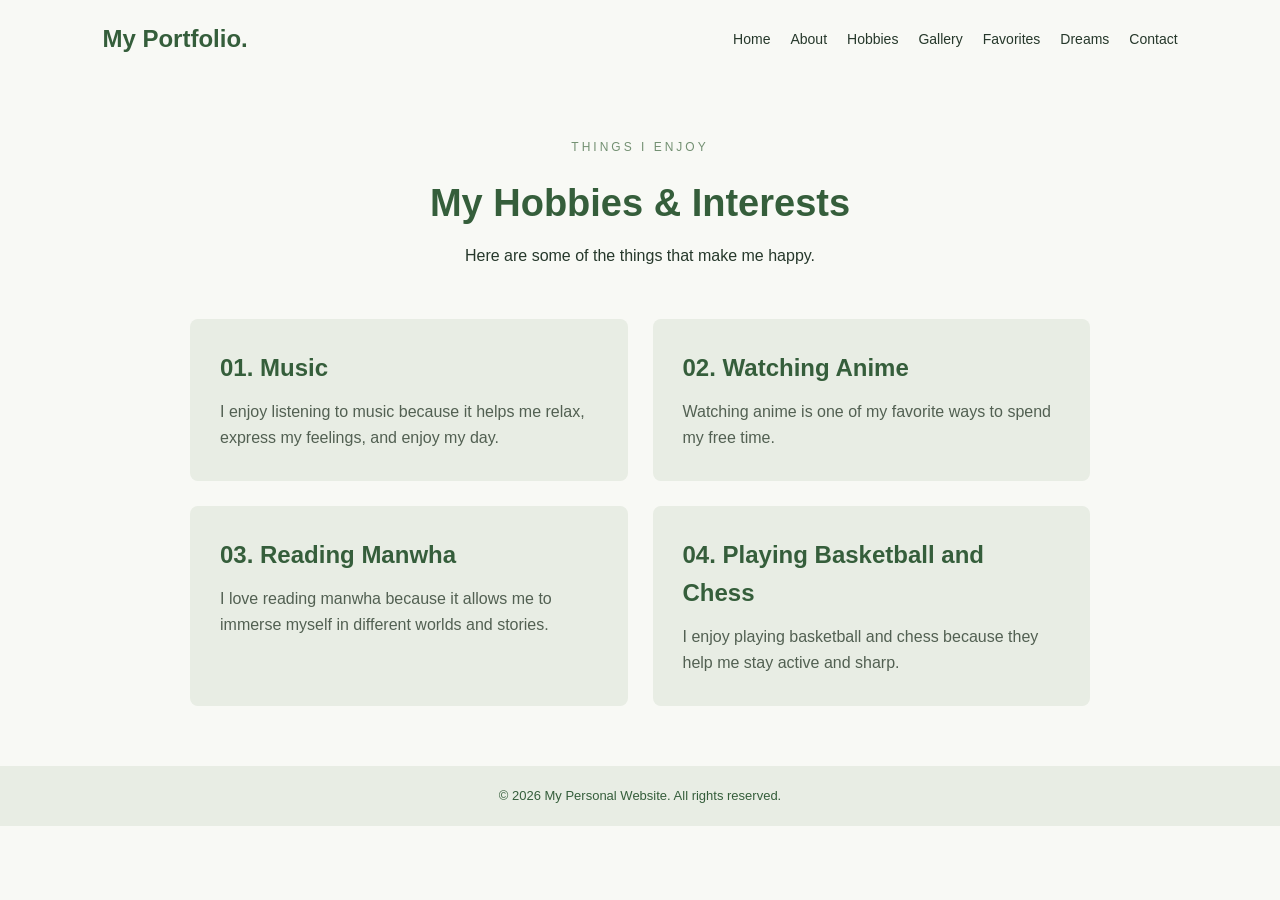
==== hobbies.html @ dd7961de "Add files via upload" ====
<!DOCTYPE html>
<html lang="en">
<head>
    <meta charset="UTF-8">
    <meta name="viewport" content="width=device-width, initial-scale=1.0">
    <title>My Hobbies | My Personal Website</title>
    <link rel="stylesheet" href="style.css">
</head>

<body>

    <!-- Navigation -->
    <header>
        <nav class="navbar">
            <h2 class="logo">My Portfolio.</h2>

            <ul class="nav-links">
                <li><a href="index.html">Home</a></li>
                <li><a href="about.html">About</a></li>
                <li><a href="hobbies.html">Hobbies</a></li>
                <li><a href="gallery.html">Gallery</a></li>
                <li><a href="favorites.html">Favorites</a></li>
                <li><a href="dreams.html">Dreams</a></li>
                <li><a href="contact.html">Contact</a></li>
            </ul>
        </nav>
    </header>

    <!-- Hobbies Content -->
    <main class="page-container">

        <section class="page-heading">
            <p class="welcome">THINGS I ENJOY</p>
            <h1>My Hobbies & Interests</h1>
            <p>Here are some of the things that make me happy.</p>
        </section>

        <section class="hobby-grid">

            <div class="hobby-card">
                <h2>01. Music</h2>
                <p>
                    I enjoy listening to music because it helps
                    me relax, express my feelings, and enjoy my day.
                </p>
            </div>

            <div class="hobby-card">
                <h2>02. Watching Anime</h2>
                <p>
                    Watching anime is one of my
                    favorite ways to spend my free time.
                </p>
            </div>

            <div class="hobby-card">
                <h2>03. Reading Manwha</h2>
                <p>
                    I love reading manwha because it allows me to
                    immerse myself in different worlds and stories.
                </p>
            </div>

            <div class="hobby-card">
                <h2>04. Playing Basketball and Chess</h2>
                <p>
                    I enjoy playing basketball and chess because they help me stay active and sharp.
                </p>
            </div>

        </section>

    </main>

    <!-- Footer -->
    <footer>
        <p>&copy; 2026 My Personal Website. All rights reserved.</p>
    </footer>

</body>
</html>
---- style.css ----
/* =========================================
   1. GENERAL WEBSITE SETTINGS
   These styles apply to all seven pages.
========================================= */

/* Removes default spacing and makes sizing easier */
* {
    margin: 0;
    padding: 0;
    box-sizing: border-box;
}

/* Sets the default font, background, and text color */
body {
    font-family: Arial, sans-serif;
    background-color: #F8F9F5;
    color: #26382B;
    line-height: 1.6;
}

/* Makes images fit inside their containers */
img {
    max-width: 100%;
}


/* =========================================
   2. HEADER AND NAVIGATION BAR
   Styles the website name and menu links.
========================================= */

/* Adds space around the navigation area */
header {
    background-color: #F8F9F5;
    padding: 20px 8%;
}

/* Arranges the logo and menu horizontally */
.navbar {
    display: flex;
    justify-content: space-between;
    align-items: center;
    flex-wrap: wrap;
    gap: 15px;
}

/* Styles the website logo */
.logo {
    color: #355E3B;
    font-size: 24px;
}

/* Arranges navigation links in a row */
.nav-links {
    display: flex;
    list-style: none;
    gap: 20px;
    flex-wrap: wrap;
}

/* Styles the navigation links */
.nav-links a {
    text-decoration: none;
    color: #26382B;
    font-size: 14px;
    transition: 0.3s;
}

/* Changes the link color when hovered */
.nav-links a:hover {
    color: #739072;
}


/* =========================================
   3. FOOTER
   Styles the bottom part of every page.
========================================= */

footer {
    text-align: center;
    padding: 20px;
    background-color: #E8EDE4;
    color: #355E3B;
    font-size: 13px;
}


/* =========================================
   4. HOME PAGE - WELCOME SECTION
   Styles the introduction on the homepage.
========================================= */

/* Arranges the welcome text and photo collage */
.home-hero {
    min-height: 75vh;
    display: grid;
    grid-template-columns: 1fr 1fr;
    align-items: center;
    gap: 50px;
    padding: 60px 10%;
}

/* Controls the width of the introduction */
.hero-intro {
    max-width: 550px;
}

/* Small decorative text above the main heading */
.welcome {
    color: #739072;
    letter-spacing: 3px;
    font-size: 12px;
    margin-bottom: 15px;
}

/* Main welcome heading */
.hero-intro h1 {
    color: #26382B;
    font-size: 45px;
    line-height: 1.2;
    margin-bottom: 20px;
}

/* Highlights selected words in sage green */
.hero-intro h1 span {
    color: #527B56;
}

/* Introduction paragraph */
.hero-intro p {
    margin-bottom: 25px;
    color: #526052;
}

/* HOME PAGE BUTTON */
.button {
    display: inline-block;
    padding: 14px 32px;
    background-color: #527B56;
    color: white;
    text-decoration: none;
    border-radius: 30px;
    border: 1px solid #527B56;
    font-size: 15px;
    font-weight: 600;
    transition: 0.3s ease;
}

.button:hover {
    background-color: #E8EDE4;
    color: #355E3B;
    transform: translateY(-3px);
}

/* =========================================
   6. HOME PAGE - PHOTO COLLAGE
   Arranges the three photos in a decorative layout.
========================================= */

/* Creates the area where the photos are placed */
.photo-collage {
    position: relative;
    height: 420px;
    width: 100%;
    max-width: 450px;
    margin: auto;
}

/* Shared design for all three photos */
.collage-photo {
    position: absolute;
    object-fit: cover;
    border: 8px solid white;
    border-radius: 8px;
    box-shadow: 0 5px 20px rgba(38, 56, 43, 0.12);
}

/* First photo */
.photo-one {
    width: 220px;
    height: 280px;
    top: 20px;
    left: 20px;
    transform: rotate(-5deg);
    z-index: 2;
}

/* Second photo */
.photo-two {
    width: 180px;
    height: 210px;
    top: 0;
    right: 0;
    transform: rotate(6deg);
    z-index: 1;
}

/* Third photo */
.photo-three {
    width: 190px;
    height: 180px;
    bottom: 5px;
    right: 15px;
    transform: rotate(-4deg);
    z-index: 3;
}

/* Decorative message beside the collage */
.collage-note {
    position: absolute;
    bottom: 15px;
    left: 10px;
    color: #527B56;
    font-size: 14px;
    font-style: italic;
    z-index: 4;
}


/* =========================================
   7. HOME PAGE - EXPLORE SECTION
   Styles the shortcuts to other website pages.
========================================= */

/* Adds spacing around the Explore section */
.home-section {
    padding: 70px 10%;
}

/* Centers the section heading */
.section-heading {
    text-align: center;
    margin-bottom: 40px;
}

/* Styles the Explore heading */
.section-heading h2 {
    color: #355E3B;
    font-size: 30px;
    margin-bottom: 10px;
}

/* Styles the description below the heading */
.section-heading p {
    color: #526052;
}

/* Arranges the shortcut cards in three columns */
.quick-links {
    display: grid;
    grid-template-columns: repeat(3, 1fr);
    gap: 20px;
}

/* Styles each shortcut card */
.quick-card {
    display: block;
    background-color: #E8EDE4;
    padding: 30px;
    border-radius: 8px;
    text-decoration: none;
    transition: 0.3s;
}

/* Card heading */
.quick-card h3 {
    color: #355E3B;
    margin-bottom: 10px;
}

/* Card description */
.quick-card p {
    color: #526052;
    font-size: 14px;
}

/* Adds a hover effect to the cards */
.quick-card:hover {
    background-color: #DFE8DA;
    transform: translateY(-5px);
}


/* =========================================
   8. RESPONSIVE HOME PAGE
   Adjusts the homepage for smaller screens.
========================================= */

@media (max-width: 768px) {

    /* Places the welcome text above the photos */
    .home-hero {
        grid-template-columns: 1fr;
        text-align: center;
        gap: 30px;
        padding: 40px 7%;
    }

    /* Makes the heading smaller on phones */
    .hero-intro h1 {
        font-size: 34px;
    }

    /* Adjusts the collage size */
    .photo-collage {
        max-width: 350px;
        height: 380px;
    }

    /* Makes the Explore cards appear in one column */
    .quick-links {
        grid-template-columns: 1fr;
    }

    /* Reduces section spacing */
    .home-section {
        padding: 45px 7%;
    }
}


/* =========================================
   9. ABOUT PAGE
   Styles the profile picture and introduction.
========================================= */

/* Adds space around the About page content */
.page-container {
    padding: 60px 10%;
    min-height: 75vh;
}

/* Centers the page title */
.page-heading {
    text-align: center;
    margin-bottom: 50px;
}

.page-heading h1 {
    color: #355E3B;
    font-size: 38px;
    margin-bottom: 10px;
}

/* Places the picture and text beside each other */
.about-content {
    display: flex;
    align-items: center;
    justify-content: center;
    gap: 50px;
}

/* Sets the profile picture size */
.about-image img {
    width: 280px;
    height: 350px;
    object-fit: cover;
    border-radius: 8px;
}

/* Controls the width of the introduction */
.about-text {
    max-width: 550px;
}

/* Styles the About page headings */
.about-text h2,
.about-text h3 {
    color: #355E3B;
    margin-bottom: 10px;
}

/* Adds spacing between paragraphs */
.about-text p {
    margin-bottom: 15px;
}

/* Adds space before the fun facts list */
.about-text ul {
    padding-left: 20px;
}

/* Adjusts the About page for smaller screens */
@media (max-width: 768px) {
    .about-content {
        flex-direction: column;
        text-align: center;
    }

    .about-text ul {
        text-align: left;
    }
}


/* =========================================
   10. HOBBIES PAGE
   Styles the cards displaying my hobbies.
========================================= */

/* Arranges hobby cards into two columns */
.hobby-grid {
    display: grid;
    grid-template-columns: repeat(2, 1fr);
    gap: 25px;
    max-width: 900px;
    margin: auto;
}

/* Styles each hobby card */
.hobby-card {
    background-color: #E8EDE4;
    padding: 30px;
    border-radius: 8px;
    transition: 0.3s;
}

/* Styles the hobby titles */
.hobby-card h2 {
    color: #355E3B;
    margin-bottom: 12px;
}

/* Styles the hobby descriptions */
.hobby-card p {
    color: #526052;
}

/* Adds a small hover effect */
.hobby-card:hover {
    transform: translateY(-5px);
    background-color: #DFE8DA;
}

/* Changes the cards into one column on smaller screens */
@media (max-width: 768px) {
    .hobby-grid {
        grid-template-columns: 1fr;
    }
}



/* =========================================
   GALLERY PAGE
   Displays 15 pictures in a responsive grid.
========================================= */

/* Arranges the pictures into three columns */
.gallery-grid {
    display: grid;
    grid-template-columns: repeat(3, 1fr);
    gap: 25px;
    max-width: 1100px;
    margin: 0 auto;
}

/* Styles each picture card */
.gallery-card {
    background-color: #E8EDE4;
    border: 1px solid #D5DED1;
    border-radius: 10px;
    overflow: hidden;
    transition: 0.3s;
}

/* Sets the picture size */
.gallery-card img {
    width: 100%;
    height: 230px;
    object-fit: cover;
    display: block;
}

/* Adds an effect when hovering over a picture */
.gallery-card:hover {
    transform: translateY(-5px);
}

/* Styles the picture captions */
.gallery-caption {
    padding: 18px;
}

/* Styles the caption titles */
.gallery-caption h3 {
    color: #355E3B;
    margin-bottom: 8px;
}

/* Styles the caption descriptions */
.gallery-caption p {
    color: #526052;
    font-size: 14px;
}

/* Tablet and smaller screen layout */
@media (max-width: 768px) {
    .gallery-grid {
        grid-template-columns: repeat(2, 1fr);
        gap: 15px;
    }

    .gallery-card img {
        height: 180px;
    }
}

/* Small phone layout */
@media (max-width: 480px) {
    .gallery-grid {
        grid-template-columns: 1fr;
    }
}




/* =========================================
   15. FAVORITES PAGE
   Styles the clickable favorite categories.
========================================= */

/* Keeps the favorite sections centered */
.interactive-favorites {
    max-width: 850px;
    margin: auto;
}

/* Styles each clickable favorite category */
.favorite-detail {
    background-color: #E8EDE4;
    border: 1px solid #D5DED1;
    border-radius: 10px;
    margin-bottom: 15px;
    overflow: hidden;
}

/* Styles the clickable category titles */
.favorite-detail summary {
    display: flex;
    align-items: center;
    justify-content: space-between;
    padding: 22px 25px;
    color: #355E3B;
    font-size: 18px;
    font-weight: bold;
    cursor: pointer;
    list-style: none;
}

/* Removes the browser's default arrow */
.favorite-detail summary::-webkit-details-marker {
    display: none;
}

/* Changes the background when hovering */
.favorite-detail summary:hover {
    background-color: #DFE8DA;
}

/* Styles the category numbers */
.favorite-detail summary span:first-child {
    color: #739072;
    font-size: 14px;
}

/* Styles the plus sign */
.favorite-detail .arrow {
    font-size: 22px;
    transition: 0.3s;
}

/* Rotates the plus sign when the category opens */
.favorite-detail[open] .arrow {
    transform: rotate(45deg);
}

/* BOLD AND COLORED TEXT */
.highlight-word {
    font-weight: bold;
    color: #527B56;
}


/* =========================================
   16. FAVORITES CONTENT
   Styles the descriptions and pictures.
========================================= */

/* Adds space inside each opened category */
.favorite-content {
    padding: 25px;
    border-top: 1px solid #D5DED1;
    text-align: center;
}

/* Sets the size and appearance of pictures */
.favorite-content img {
    width: 100%;
    max-width: 400px;
    height: 250px;
    object-fit: cover;
    border-radius: 8px;
    margin-bottom: 20px;
}

/* Styles the content headings */
.favorite-content h2 {
    color: #355E3B;
    margin-bottom: 12px;
}

/* Styles the descriptions */
.favorite-content p {
    color: #526052;
    margin-bottom: 15px;
}


/* =========================================
   17. FAVORITE MUSIC
   Styles the audio player.
========================================= */

/* Sets the audio player's width and position */
.favorite-content audio {
    width: 100%;
    max-width: 400px;
    margin: 20px auto;
    display: block;
}


/* =========================================
   18. FAVORITE QUOTE
   Creates an elegant centered quote design.
========================================= */

/* Gives the quote its own soft background */
.quote-content {
    padding: 45px 25px;
    background-color: #F1F3EC;
    text-align: center;
}

/* Styles and centers the quotation */
.quote-content blockquote {
    max-width: 600px;
    margin: 20px auto;
    color: #355E3B;
    font-size: 25px;
    font-style: italic;
    line-height: 1.6;
}

/* Styles the quote author */
.quote-content p {
    color: #739072;
    font-size: 14px;
}


/* =========================================
   19. RESPONSIVE FAVORITES PAGE
   Adjusts the layout for smaller screens.
========================================= */

@media (max-width: 768px) {

    /* Reduces the space inside category titles */
    .favorite-detail summary {
        padding: 18px;
        font-size: 16px;
    }

    /* Makes pictures shorter on smaller screens */
    .favorite-content img {
        height: 200px;
    }

    /* Makes the quote text smaller */
    .quote-content blockquote {
        font-size: 20px;
    }

}


/* =========================================
   13. DREAMS PAGE
   Styles the list of goals and future message.
========================================= */

/* Controls the width of the dreams content */
.dreams-container {
    max-width: 850px;
    margin: auto;
}

/* Arranges each dream item */
.dream-item {
    display: flex;
    align-items: flex-start;
    gap: 25px;
    padding: 25px;
    border-bottom: 1px solid #D5DED1;
    transition: 0.3s;
}

/* Adds a soft background when hovering */
.dream-item:hover {
    background-color: #E8EDE4;
}

/* Styles the dream numbers */
.dream-number {
    color: #739072;
    font-size: 18px;
    font-weight: bold;
}

/* Styles each dream title */
.dream-item h2 {
    color: #355E3B;
    font-size: 20px;
    margin-bottom: 8px;
}

/* Styles the dream descriptions */
.dream-item p {
    color: #526052;
}

/* Highlights the message for my future self */
.future-message {
    max-width: 850px;
    margin: 50px auto 0;
    padding: 35px;
    background-color: #E8EDE4;
    border-radius: 8px;
    text-align: center;
}

/* Styles the future message heading */
.future-message h2 {
    color: #355E3B;
    margin-bottom: 15px;
}

/* Styles the future message paragraph */
.future-message p {
    color: #526052;
}

/* Adjusts spacing for smaller screens */
@media (max-width: 768px) {
    .dream-item {
        gap: 15px;
        padding: 20px 10px;
    }

    .future-message {
        padding: 25px;
    }
}


/* =========================================
   14. CONTACT PAGE
   Styles the contact information and form.
========================================= */

/* Arranges contact information and form side by side */
.contact-container {
    display: grid;
    grid-template-columns: 1fr 1.3fr;
    gap: 40px;
    max-width: 1000px;
    margin: auto;
}

/* Styles the contact information section */
.contact-info {
    padding: 30px;
    background-color: #E8EDE4;
    border-radius: 8px;
}

/* Styles section headings */
.contact-info h2,
.contact-form h2 {
    color: #355E3B;
    margin-bottom: 15px;
}

/* Styles smaller headings */
.contact-info h3 {
    color: #527B56;
    margin-top: 30px;
    margin-bottom: 10px;
}

/* Styles the form container */
.contact-form {
    padding: 30px;
    background-color: white;
    border: 1px solid #D5DED1;
    border-radius: 8px;
}

/* Arranges form elements vertically */
.contact-form form {
    display: flex;
    flex-direction: column;
}

/* Styles the form labels */
.contact-form label {
    margin-top: 15px;
    margin-bottom: 5px;
    color: #355E3B;
    font-weight: bold;
}

/* Styles the input fields and message box */
.contact-form input,
.contact-form textarea {
    padding: 12px;
    border: 1px solid #D5DED1;
    border-radius: 5px;
    font-family: Arial, sans-serif;
    font-size: 14px;
    width: 100%;
}

/* Allows the message box to be resized vertically */
.contact-form textarea {
    resize: vertical;
}

/* Styles the submit button */
.contact-form button {
    margin-top: 20px;
    padding: 12px;
    background-color: #355E3B;
    color: white;
    border: none;
    border-radius: 5px;
    cursor: pointer;
    transition: 0.3s;
}

/* Changes the button color when hovered */
.contact-form button:hover {
    background-color: #739072;
}

/* Makes the contact sections stack on smaller screens */
@media (max-width: 768px) {
    .contact-container {
        grid-template-columns: 1fr;
    }
}


/* =========================================
   CONTACT PAGE - SOCIAL MEDIA CARDS
========================================= */

/* Creates two columns for the social links */
.social-container {
    display: grid;
    grid-template-columns: repeat(2, 1fr);
    gap: 20px;
    max-width: 850px;
    margin: 0 auto;
}

/* Styles each social media card */
.social-card {
    display: block;
    padding: 30px;
    background-color: #E8EDE4;
    border: 1px solid #D5DED1;
    border-radius: 10px;
    text-decoration: none;
    color: #26382B;
    transition: 0.3s;
}

/* Styles the social media names */
.social-card h2 {
    color: #355E3B;
    margin-bottom: 10px;
}

/* Styles the descriptions */
.social-card p {
    color: #526052;
    font-size: 14px;
}

/* Adds an effect when visitors hover over a card */
.social-card:hover {
    background-color: #DFE8DA;
    transform: translateY(-5px);
}

/* Keeps the introduction inside the page width */
.page-heading {
    max-width: 850px;
    margin: 0 auto 50px;
    text-align: center;
}

.page-heading p {
    white-space: normal;
    overflow-wrap: break-word;
}

/* Styles the closing message */
.social-message {
    text-align: center;
    margin: 60px auto 20px;
}

/* Makes the cards stack on smaller screens */
@media (max-width: 768px) {
    .social-container {
        grid-template-columns: 1fr;
    }
}

/* CONTACT FORM CONTAINER */
.contact-form-container {
    max-width: 700px;
    margin: 50px auto;
    padding: 40px;
    background-color: #E8EDE4;
    border: 1px solid #D5DED1;
    border-radius: 15px;
}
/* FORM GROUP SPACING */
.form-group {
    margin-bottom: 22px;
}

/* FORM LABELS */
.form-group label {
    display: block;
    margin-bottom: 8px;
    color: #355E3B;
    font-weight: bold;
}

/* INPUT FIELDS */
.form-group input,
.form-group textarea {
    width: 100%;
    padding: 14px;
    border: 1px solid #D5DED1;
    border-radius: 8px;
    background-color: #F8F9F5;
    color: #26382B;
    font-family: inherit;
    font-size: 15px;
    box-sizing: border-box;
    outline: none;
    transition: 0.3s ease;
}
/* INPUT FOCUS EFFECT */
.form-group input:focus,
.form-group textarea:focus {
    border-color: #739072;
    box-shadow: 0 0 5px rgba(115, 144, 114, 0.3);
}

/* SUBMIT BUTTON */
.submit-button {
    display: block;
    width: 100%;
    padding: 15px;
    background-color: #527B56;
    color: white;
    border: none;
    border-radius: 30px;
    font-size: 15px;
    font-weight: bold;
    cursor: pointer;
    transition: 0.3s ease;
}

/* SUBMIT BUTTON HOVER */
.submit-button:hover {
    background-color: #355E3B;
    transform: translateY(-2px);
}

/* CONTACT FORM RESPONSIVE DESIGN */
@media (max-width: 768px) {
    .contact-form-container {
        padding: 25px 18px;
        margin: 30px 15px;
    }
}
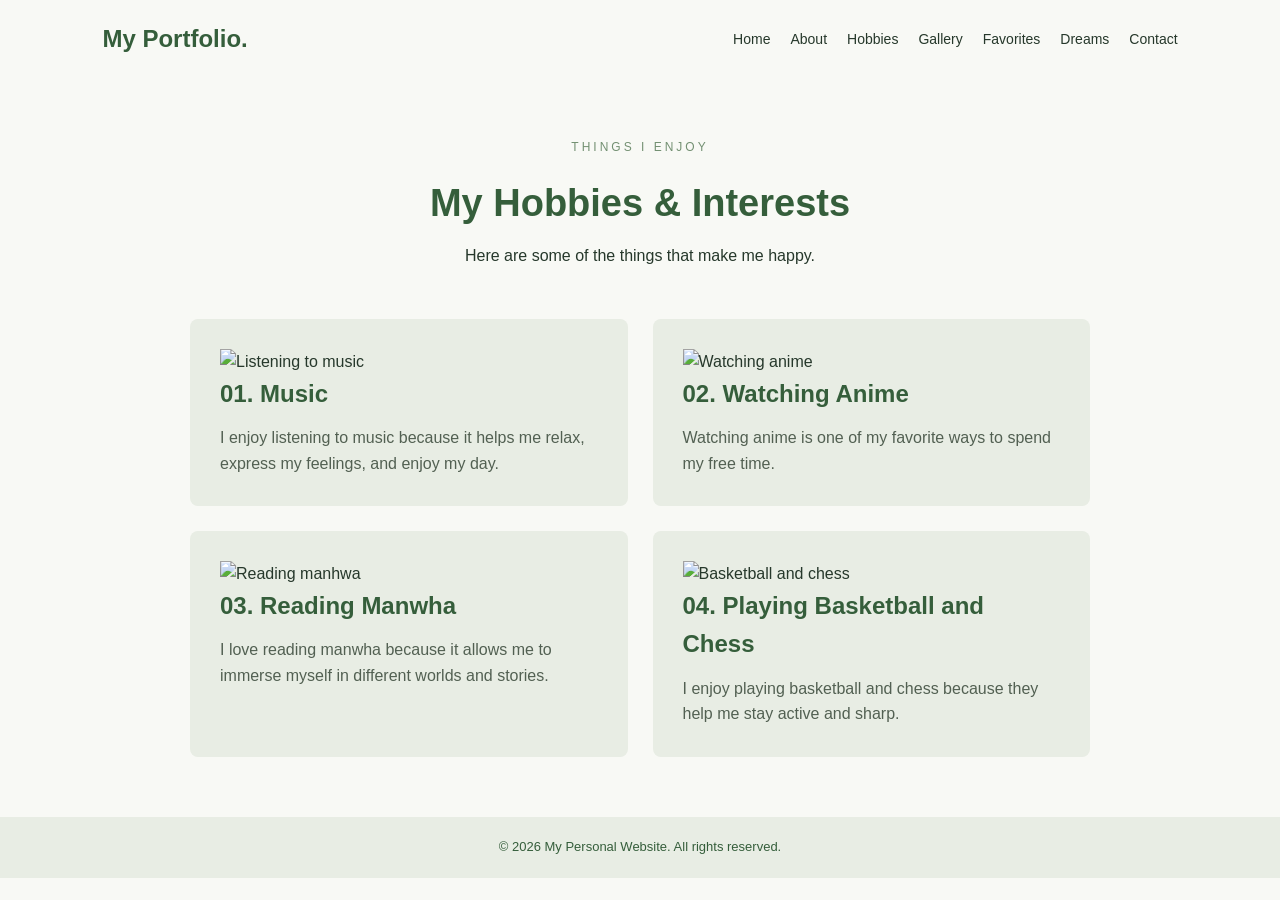
==== commit e5490239: "Enhance hobbies.html with images for hobbies Added images to hobby cards for better visual represent" ====
--- a/hobbies.html
+++ b/hobbies.html
@@ -39,7 +39,9 @@
         <section class="hobby-grid">
 
             <div class="hobby-card">
-                <h2>01. Music</h2>
+    <img src="images/music.jpg" alt="Listening to music">
+
+    <h2>01. Music</h2>
                 <p>
                     I enjoy listening to music because it helps
                     me relax, express my feelings, and enjoy my day.
@@ -47,7 +49,9 @@
             </div>
 
             <div class="hobby-card">
-                <h2>02. Watching Anime</h2>
+    <img src="images/anime.jpg" alt="Watching anime">
+
+    <h2>02. Watching Anime</h2>
                 <p>
                     Watching anime is one of my
                     favorite ways to spend my free time.
@@ -55,7 +59,9 @@
             </div>
 
             <div class="hobby-card">
-                <h2>03. Reading Manwha</h2>
+    <img src="images/manhwa.jpg" alt="Reading manhwa">
+
+    <h2>03. Reading Manwha</h2>
                 <p>
                     I love reading manwha because it allows me to
                     immerse myself in different worlds and stories.
@@ -63,7 +69,9 @@
             </div>
 
             <div class="hobby-card">
-                <h2>04. Playing Basketball and Chess</h2>
+    <img src="images/basketball-chess.jpg" alt="Basketball and chess">
+
+    <h2>04. Playing Basketball and Chess</h2>
                 <p>
                     I enjoy playing basketball and chess because they help me stay active and sharp.
                 </p>
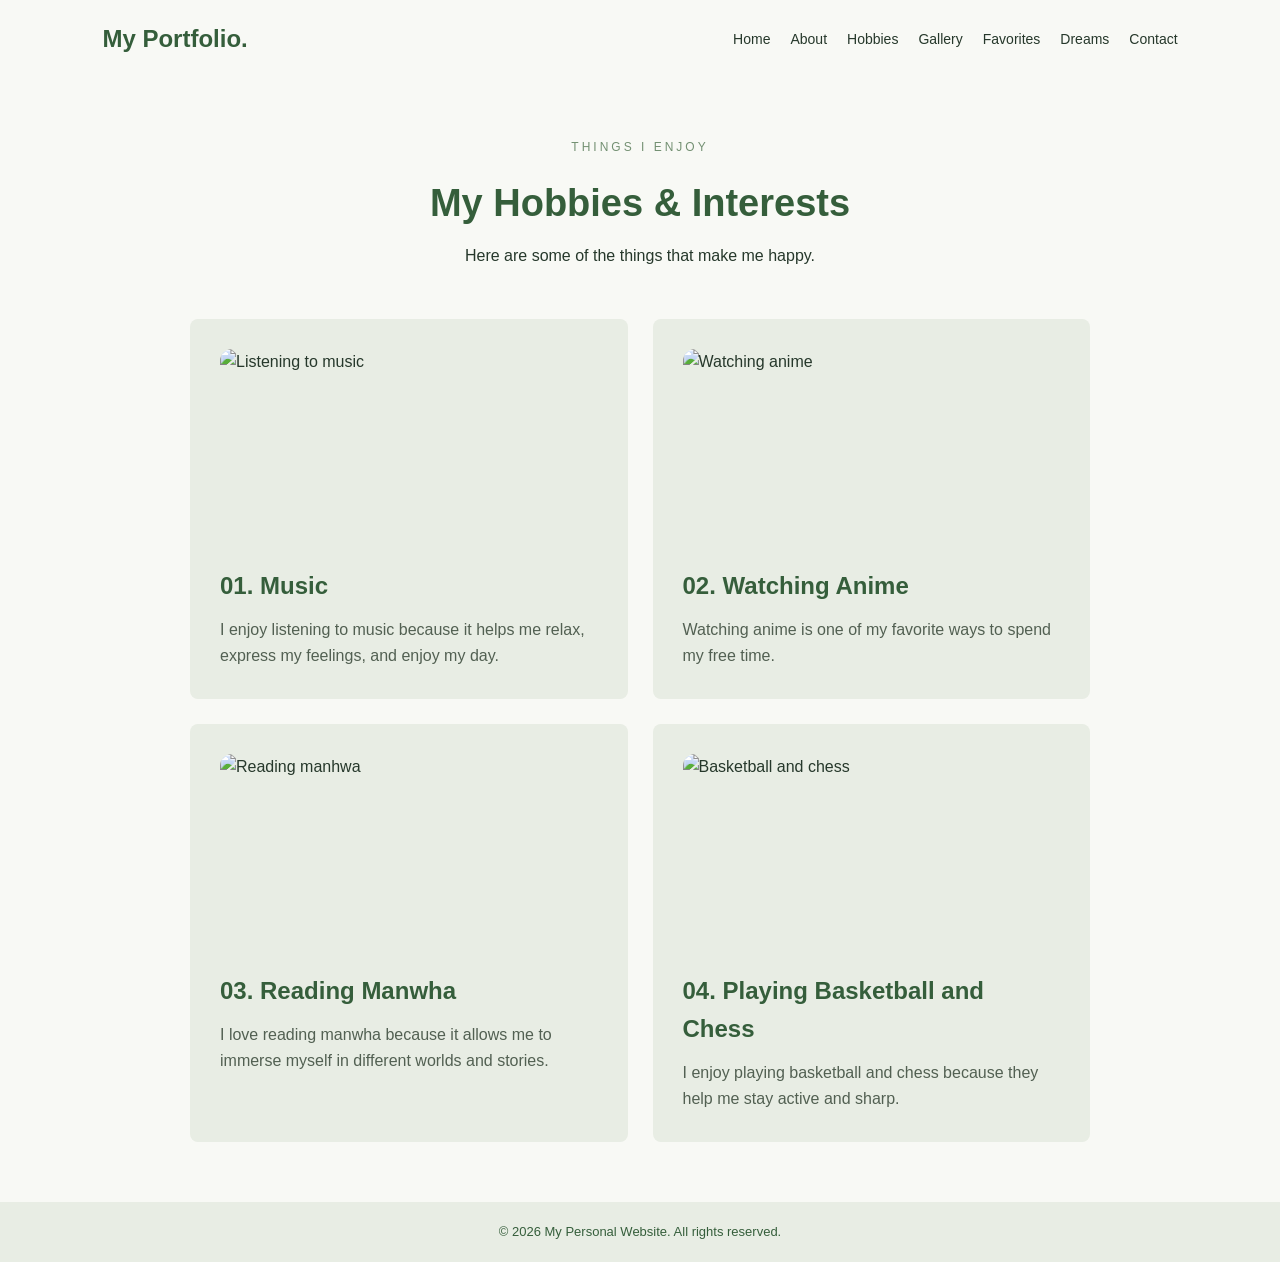
==== commit 7fd26044: "Revise hobbies.html with new images and paths Updated hobby images and corrected image paths." ====
--- a/hobbies.html
+++ b/hobbies.html
@@ -39,7 +39,7 @@
         <section class="hobby-grid">
 
             <div class="hobby-card">
-    <img src="images/music.jpg" alt="Listening to music">
+    <img src="images/images.jpg" alt="Listening to music">
 
     <h2>01. Music</h2>
                 <p>
@@ -59,7 +59,7 @@
             </div>
 
             <div class="hobby-card">
-    <img src="images/manhwa.jpg" alt="Reading manhwa">
+    <img src="images/manwha.jpg" alt="Reading manhwa">
 
     <h2>03. Reading Manwha</h2>
                 <p>
@@ -69,7 +69,7 @@
             </div>
 
             <div class="hobby-card">
-    <img src="images/basketball-chess.jpg" alt="Basketball and chess">
+    <img src="images/Basketball and Chess in Warm Gym Light.png" alt="Basketball and chess">
 
     <h2>04. Playing Basketball and Chess</h2>
                 <p>
--- a/style.css
+++ b/style.css
@@ -441,7 +441,15 @@
     }
 }
 
-
+/* HOBBY CARD IMAGES */
+.hobby-card img {
+    width: 100%;
+    height: 200px;
+    object-fit: cover;
+    border-radius: 12px;
+    margin-bottom: 18px;
+    display: block;
+}
 
 /* =========================================
    GALLERY PAGE
@@ -1005,4 +1013,4 @@
         padding: 25px 18px;
         margin: 30px 15px;
     }
-}+}
